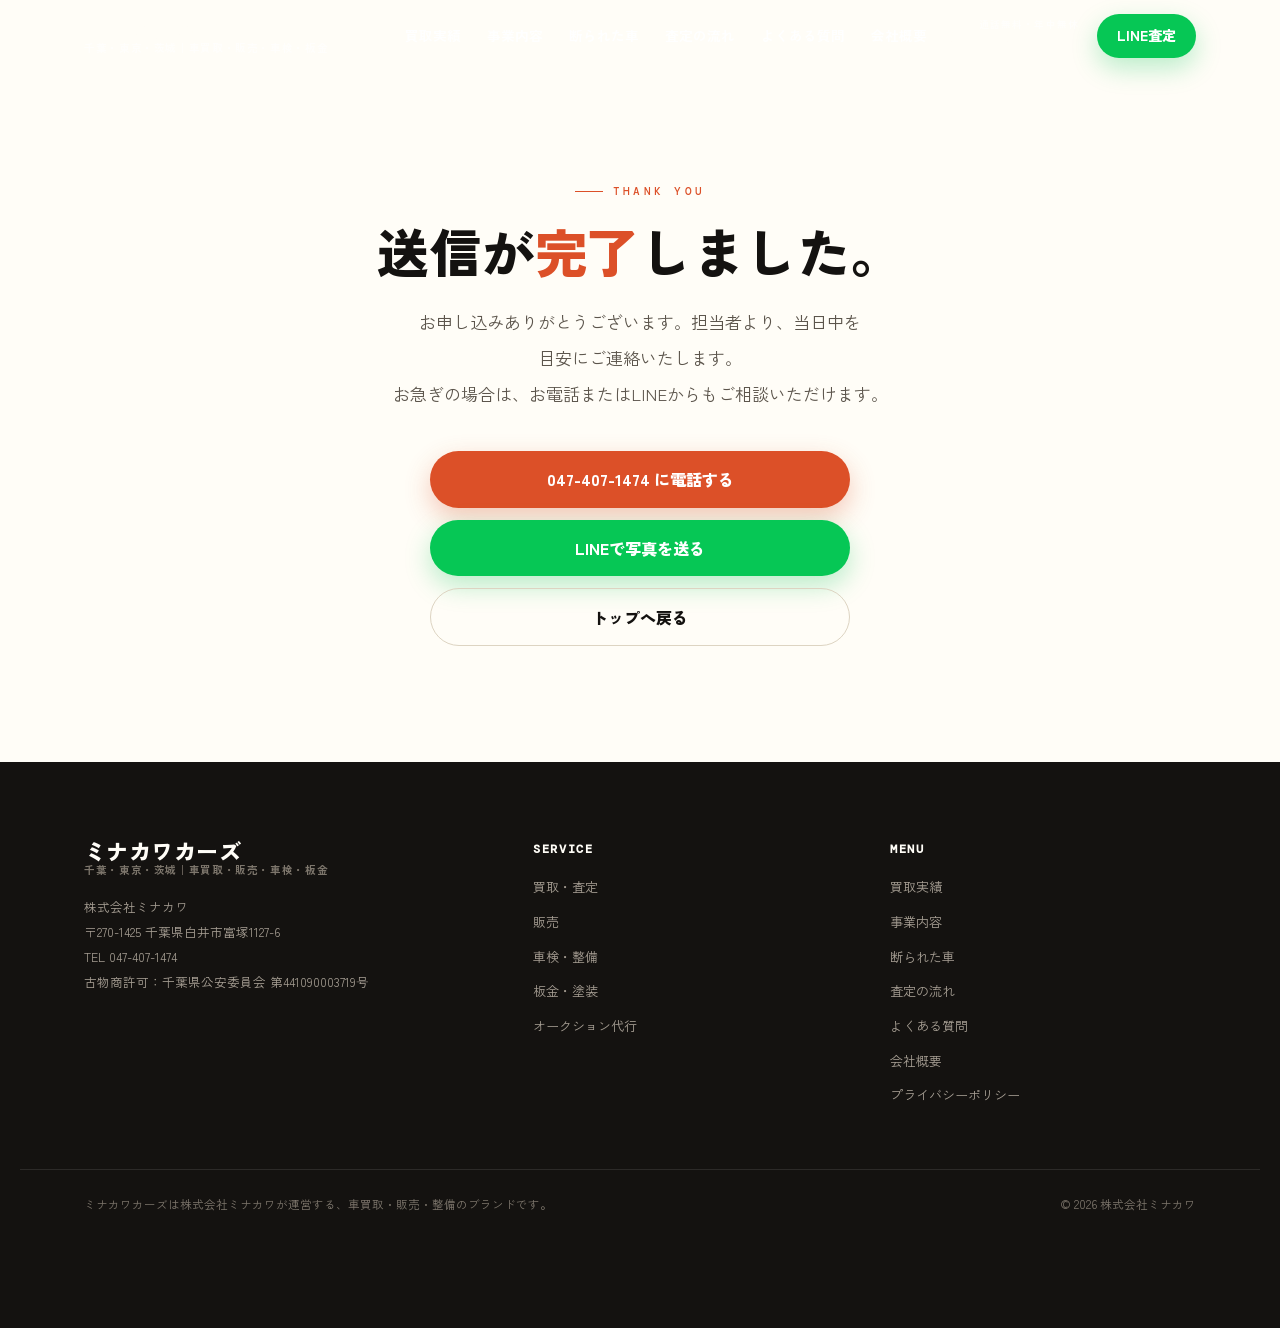
==== thanks.html @ 5b8faffd "ミナカワカーズ 新サイト（確認用デモ） 買取実績46枚／買取・販売・車検・板金・オークション代行 noindex・フォーム送信停止  Co-Authored-By: Claude Opus 5 <no" ====
<!doctype html>
<html lang="ja">
<head>
<meta charset="utf-8">
<meta name="robots" content="noindex,nofollow">

<meta name="viewport" content="width=device-width,initial-scale=1,viewport-fit=cover">
<title>送信完了｜ミナカワカーズ</title>
<meta name="description" content="査定のお申し込みを受け付けました。">
<meta property="og:type" content="website">
<meta property="og:site_name" content="ミナカワカーズ">
<meta property="og:title" content="送信完了｜ミナカワカーズ">
<meta property="og:description" content="査定のお申し込みを受け付けました。">
<meta property="og:url" content="https://minakawa-inc.co.jp/car/thanks.html">
<meta property="og:image" content="https://minakawa-inc.co.jp/car/ogp.jpg">
<meta name="twitter:card" content="summary_large_image">
<meta name="theme-color" content="#141210">
<link rel="icon" href="favicon.svg" type="image/svg+xml">
<link rel="apple-touch-icon" href="apple-touch-icon.png">
<link rel="preconnect" href="https://fonts.googleapis.com">
<link rel="preconnect" href="https://fonts.gstatic.com" crossorigin>
<link href="https://fonts.googleapis.com/css2?family=Zen+Kaku+Gothic+New:wght@400;700;900&family=DM+Mono:wght@400;500&display=swap" rel="stylesheet">
<link rel="stylesheet" href="mc2.css">
<script async src="https://www.googletagmanager.com/gtag/js?id=G-J0VJDE7NXK"></script>
<script>
  window.dataLayer=window.dataLayer||[];
  function gtag(){dataLayer.push(arguments);}
  gtag('js',new Date());gtag('config','G-J0VJDE7NXK');
</script>

</head>
<body>
<header class="hd" id="hd">
  <div class="in">
    <a class="brand" href="./"><b>ミナカワカーズ</b><span>千葉・東京・茨城｜車買取・販売・車検・板金</span></a>
    <nav class="nav"><a href="#works">買取実績</a><a href="#service">事業内容</a><a href="#hard">断られた車</a><a href="#flow">査定の流れ</a><a href="#faq">よくある質問</a><a href="#company">会社概要</a></nav>
    <div class="hd-tel"><small>通話無料・年中無休</small><a href="tel:0474071474">047-407-1474</a></div>
    <a class="btn btn--line btn--sm" href="https://lin.ee/66TMCBe" target="_blank" rel="noopener" style="padding:12px 20px;font-size:14px">LINE査定</a>
    <button class="burger" id="burger" aria-label="メニュー" aria-expanded="false"><i></i><i></i><i></i></button>
  </div>
</header>
<div class="mnav" id="mnav">
  <a href="#works" data-close>買取実績<span>WORKS</span></a><a href="#service" data-close>事業内容<span>SERVICE</span></a><a href="#hard" data-close>断られた車<span>DIFFICULT</span></a><a href="#flow" data-close>査定の流れ<span>FLOW</span></a><a href="#faq" data-close>よくある質問<span>FAQ</span></a><a href="#company" data-close>会社概要<span>COMPANY</span></a>
  <div class="mnav-cta">
    <a class="btn btn--wide" href="#assess" data-close>無料査定を申し込む</a>
    <a class="btn btn--line btn--wide" href="https://lin.ee/66TMCBe" target="_blank" rel="noopener">LINEで写真を送る</a>
    <a class="btn btn--ghost btn--wide" href="tel:0474071474">047-407-1474 に電話する</a>
  </div>
</div>
<section class="sec" style="padding-top:170px;min-height:68vh">
  <div class="wrap" style="max-width:760px;text-align:center">
    <span class="eyebrow" style="justify-content:center">Thank you</span>
    <h1 class="h2">送信が<em>完了</em>しました。</h1>
    <p class="lead" style="margin-left:auto;margin-right:auto">
      お申し込みありがとうございます。担当者より、当日中を目安にご連絡いたします。<br>
      お急ぎの場合は、お電話またはLINEからもご相談いただけます。</p>
    <div style="display:grid;gap:12px;max-width:420px;margin:40px auto 0">
      <a class="btn btn--wide" href="tel:0474071474">047-407-1474 に電話する</a>
      <a class="btn btn--line btn--wide" href="https://lin.ee/66TMCBe" target="_blank" rel="noopener">LINEで写真を送る</a>
      <a class="btn btn--ghost btn--wide" href="./">トップへ戻る</a>
    </div>
  </div>
</section>
<footer class="ft">
  <div class="wrap in">
    <div>
      <a class="brand" href="./"><b>ミナカワカーズ</b><span>千葉・東京・茨城｜車買取・販売・車検・板金</span></a>
      <address>株式会社ミナカワ<br>〒270-1425 千葉県白井市富塚1127-6<br>TEL 047-407-1474<br>古物商許可：千葉県公安委員会 第441090003719号</address>
    </div>
    <div><h5>Service</h5><ul><li><a href="#kaitori">買取・査定</a></li><li><a href="#hanbai">販売</a></li><li><a href="#shaken">車検・整備</a></li><li><a href="#bankin">板金・塗装</a></li><li><a href="#auction">オークション代行</a></li></ul></div>
    <div><h5>Menu</h5><ul><li><a href="#works">買取実績</a></li><li><a href="#service">事業内容</a></li><li><a href="#hard">断られた車</a></li><li><a href="#flow">査定の流れ</a></li><li><a href="#faq">よくある質問</a></li><li><a href="#company">会社概要</a></li><li><a href="privacy/">プライバシーポリシー</a></li></ul></div>
  </div>
  <div class="wrap ft-btm">
    <span>ミナカワカーズは株式会社ミナカワが運営する、車買取・販売・整備のブランドです。</span>
    <span>&copy; <span id="yr">2026</span> 株式会社ミナカワ</span>
  </div>
</footer>
<div class="sticky">
  <div class="in">
    <a class="p" href="#assess"><i>📝</i>無料査定</a>
    <a class="l" href="https://lin.ee/66TMCBe" target="_blank" rel="noopener"><i>💬</i>LINE</a>
    <a href="tel:0474071474"><i>📞</i>電話する</a>
  </div>
</div>
<script src="mc2.js" defer></script>

<script>
/* 確認用デモ：バックエンドが無いため送信を止める */
document.addEventListener('submit', function (e) {
  var f = e.target;
  if (f && f.id === 'sateiForm') {
    e.preventDefault();
    alert('こちらは確認用のデモサイトです。\nフォーム送信は本番サイトでのみ動作します。');
  }
}, true);
</script>
</body></html>
---- mc2.css ----
/* ============================================================
   ミナカワカーズ v2 — Core
   ※ レスポンシブ指定は必ずファイル末尾にまとめる（上書き順の都合）
   ============================================================ */
*,*::before,*::after{box-sizing:border-box}
html{-webkit-text-size-adjust:100%;scroll-behavior:smooth}
body{margin:0}
img,video{max-width:100%;height:auto;display:block}
button,input,select,textarea{font:inherit;color:inherit}
a{color:inherit}

:root{
  --ink:#141210;          /* 主役の黒（わずかに暖色） */
  --ink-2:#2a2621;
  --ink-3:#5c554c;
  --cream:#fffdf7;
  --cream-2:#f6f0e4;
  --cream-3:#ebe3d3;
  --line:#ddd4c2;
  --vm:#dc5028;           /* ブランドの朱 */
  --vm-2:#c2401c;
  --vm-soft:#fdeee9;
  --gold:#c9a227;
  --ok:#2f8f58;
  --line-g:#06c755;

  --font:"Zen Kaku Gothic New",-apple-system,BlinkMacSystemFont,"Hiragino Sans","Noto Sans JP",sans-serif;
  --mono:"DM Mono",ui-monospace,SFMono-Regular,Menlo,monospace;
  --r:14px;
  --r-lg:22px;
  --gut:clamp(20px,5vw,64px);
  --maxw:1240px;
  --shadow:0 18px 50px rgba(20,18,16,.10);
  --shadow-lg:0 30px 80px rgba(20,18,16,.18);
}

body{
  font-family:var(--font);
  color:var(--ink);
  background:var(--cream);
  font-size:16px;
  line-height:1.9;
  font-feature-settings:"palt" 1;
  word-break:auto-phrase;
  line-break:strict;
  overflow-wrap:anywhere;
}
.nb{white-space:nowrap}
.wrap{max-width:var(--maxw);margin:0 auto;padding:0 var(--gut)}
.sec{padding:clamp(72px,9vw,132px) 0;position:relative}
.sec--dark{background:var(--ink);color:var(--cream)}
.sec--cream{background:var(--cream-2)}

/* ---------- 見出し ---------- */
.eyebrow{
  display:inline-flex;align-items:center;gap:10px;
  font-family:var(--mono);font-size:11px;letter-spacing:.3em;text-transform:uppercase;
  color:var(--vm);font-weight:500;
}
.eyebrow::before{content:"";width:28px;height:1px;background:var(--vm)}
.h2{
  font-size:clamp(28px,4.6vw,52px);line-height:1.35;font-weight:900;
  letter-spacing:.01em;margin:14px 0 0;text-wrap:balance;
}
.h2 em{font-style:normal;color:var(--vm)}
.sec--dark .h2 em{color:#ff8a5c}
.lead{
  margin:18px 0 0;font-size:clamp(14.5px,1.6vw,17px);line-height:2.1;color:var(--ink-3);
  max-width:62ch;text-wrap:pretty;
}
.sec--dark .lead{color:#c9c0b4}
.sec-head{margin-bottom:clamp(36px,5vw,64px)}
.sec-head--c{text-align:center}
.sec-head--c .lead{margin-left:auto;margin-right:auto}
.sec-head--c .eyebrow::before{display:none}

/* ---------- ボタン ---------- */
.btn{
  --bg:var(--vm);--fg:#fff;
  display:inline-flex;align-items:center;justify-content:center;gap:10px;
  padding:17px 30px;border-radius:999px;background:var(--bg);color:var(--fg);
  font-weight:900;font-size:16px;text-decoration:none;border:0;cursor:pointer;
  box-shadow:0 10px 26px rgba(220,80,40,.30);
  transition:transform .18s cubic-bezier(.2,.8,.2,1), box-shadow .18s, background .18s;
  line-height:1.4;
}
.btn:hover{transform:translateY(-2px);box-shadow:0 16px 34px rgba(220,80,40,.38);background:var(--vm-2)}
.btn:active{transform:translateY(0)}
.btn--line{--bg:var(--line-g);box-shadow:0 10px 26px rgba(6,199,85,.28)}
.btn--line:hover{--bg:#05b34d;box-shadow:0 16px 34px rgba(6,199,85,.36)}
.btn--ghost{--bg:transparent;--fg:var(--ink);border:1.5px solid var(--line);box-shadow:none}
.btn--ghost:hover{--bg:var(--ink);--fg:var(--cream);border-color:var(--ink);box-shadow:none}
.sec--dark .btn--ghost,.hero .btn--ghost{--fg:var(--cream);border-color:rgba(255,255,255,.3)}
.sec--dark .btn--ghost:hover,.hero .btn--ghost:hover{--bg:var(--cream);--fg:var(--ink);border-color:var(--cream)}
.btn--lg{padding:21px 40px;font-size:17px}
.btn--wide{width:100%}

/* ---------- ヘッダー ---------- */
.hd{
  position:fixed;inset:0 0 auto;z-index:90;
  background:rgba(255,253,247,.82);backdrop-filter:blur(14px);
  border-bottom:1px solid transparent;
  transition:border-color .3s, box-shadow .3s, background .3s, color .3s;
}
/* 最上部はヒーロー（暗色）に溶け込ませる */
.hd:not(.is-stuck){background:transparent;backdrop-filter:none;color:var(--cream)}
.hd:not(.is-stuck) .brand span,.hd:not(.is-stuck) .hd-tel small{color:rgba(255,255,255,.62)}
.hd:not(.is-stuck) .nav a{color:rgba(255,255,255,.92)}
.hd:not(.is-stuck) .burger{border-color:rgba(255,255,255,.34)}
.hd:not(.is-stuck) .burger i{background:var(--cream)}
.hd.is-stuck{border-bottom-color:var(--line);box-shadow:0 6px 24px rgba(20,18,16,.06)}
.hd .in{display:flex;align-items:center;gap:18px;height:72px;max-width:var(--maxw);margin:0 auto;padding:0 var(--gut)}
.brand{display:flex;flex-direction:column;line-height:1.15;text-decoration:none;margin-right:auto}
.brand b{font-size:21px;font-weight:900;letter-spacing:.02em}
.brand span{font-size:10.5px;color:var(--ink-3);font-weight:700;letter-spacing:.06em}
.nav{display:flex;gap:26px}
.nav a{font-size:13.5px;font-weight:700;text-decoration:none;color:var(--ink-2);position:relative;padding:4px 0}
.nav a::after{content:"";position:absolute;left:0;right:100%;bottom:0;height:2px;background:var(--vm);transition:right .25s}
.nav a:hover::after{right:0}
.hd-tel{text-align:right;line-height:1.2}
.hd-tel small{display:block;font-size:9.5px;letter-spacing:.12em;color:var(--ink-3);font-weight:700}
.hd-tel a{font-family:var(--mono);font-size:19px;font-weight:600;text-decoration:none;letter-spacing:.01em}
.burger{display:none;width:44px;height:44px;border:1px solid var(--line);border-radius:12px;background:transparent;position:relative;flex:none}
.burger i{position:absolute;left:12px;right:12px;height:2px;background:var(--ink);transition:.28s;border-radius:2px}
.burger i:nth-child(1){top:15px}.burger i:nth-child(2){top:21px}.burger i:nth-child(3){top:27px}
.burger.on i:nth-child(1){top:21px;transform:rotate(45deg)}
.burger.on i:nth-child(2){opacity:0}
.burger.on i:nth-child(3){top:21px;transform:rotate(-45deg)}
.mnav{display:none;position:fixed;inset:72px 0 0;background:var(--cream);z-index:89;padding:28px var(--gut) 40px;overflow:auto}
.mnav.on{display:block}
.mnav a{display:flex;justify-content:space-between;align-items:center;padding:19px 0;border-bottom:1px solid var(--line);text-decoration:none;font-weight:900;font-size:17px}
.mnav a span{font-family:var(--mono);font-size:11px;color:var(--ink-3);letter-spacing:.14em}
.mnav .mnav-cta{display:grid;gap:12px;margin-top:26px}

/* ---------- ヒーロー ---------- */
.hero{position:relative;padding:calc(72px + clamp(48px,7vw,90px)) 0 clamp(48px,6vw,80px);overflow:hidden;background:var(--ink);color:var(--cream)}
.hero::after{
  content:"";position:absolute;inset:0;pointer-events:none;
  background:radial-gradient(120% 90% at 78% 10%,rgba(220,80,40,.26),transparent 58%);
}
.hero .in{position:relative;z-index:2;max-width:var(--maxw);margin:0 auto;padding:0 var(--gut)}
.hero-tag{
  display:inline-flex;align-items:center;gap:9px;padding:8px 16px;border-radius:999px;
  background:rgba(255,255,255,.09);border:1px solid rgba(255,255,255,.16);
  font-size:12px;font-weight:800;letter-spacing:.04em;margin-bottom:22px;
}
.hero-tag b{color:#ff8a5c}
.hero h1{
  font-size:clamp(34px,7.4vw,86px);line-height:1.18;font-weight:900;margin:0;
  letter-spacing:-.005em;text-wrap:balance;
}
/* フェラーリ側：軽トラと対等に立たせる。輪郭だけだと暗所で沈むので塗る */
.hero h1 .stroke{
  position:relative;display:inline-block;
  color:#ff3a1f;
  -webkit-text-stroke:0;
  text-shadow:
    0 0 1px rgba(255,120,80,.9),
    0 0 18px rgba(255,58,31,.55),
    0 0 46px rgba(255,58,31,.32);
}
.hero h1 .mark{position:relative;display:inline-block;color:#fff}
.hero h1 .mark::after{
  content:"";position:absolute;left:-.04em;right:-.04em;bottom:.08em;height:.26em;
  background:var(--vm);z-index:-1;border-radius:3px;
}
.hero p.sub{margin:26px 0 0;font-size:clamp(14.5px,1.8vw,18px);line-height:2.05;color:#cfc6b9;max-width:52ch}
.hero-cta{display:flex;flex-wrap:wrap;gap:14px;margin-top:36px}
.hero-note{margin-top:18px;font-size:12.5px;color:#9b9388;letter-spacing:.02em}
.hero-stats{
  display:grid;grid-template-columns:repeat(4,1fr);gap:1px;margin-top:clamp(44px,6vw,72px);
  background:rgba(255,255,255,.14);border:1px solid rgba(255,255,255,.14);border-radius:var(--r-lg);overflow:hidden;
}
.hero-stats div{background:var(--ink);padding:22px 18px;text-align:center}
.hero-stats b{display:block;font-family:var(--mono);font-size:clamp(24px,3.4vw,38px);font-weight:600;line-height:1.1;color:#fff}
.hero-stats b i{font-style:normal;font-size:.5em;margin-left:2px;color:#ff8a5c}
.hero-stats span{display:block;font-size:11.5px;color:#9b9388;margin-top:7px;font-weight:700;letter-spacing:.04em}

/* ---------- 実績マーキー ---------- */
.marquee{padding:0 0 clamp(40px,5vw,64px);background:var(--ink);overflow:hidden}
.mq-row{display:flex;gap:14px;width:max-content;animation:mq 64s linear infinite}
.mq-row+.mq-row{margin-top:14px;animation-duration:78s;animation-direction:reverse}
.marquee:hover .mq-row{animation-play-state:paused}
@keyframes mq{from{transform:translate3d(0,0,0)}to{transform:translate3d(-50%,0,0)}}
.mq-card{position:relative;width:260px;aspect-ratio:4/3;border-radius:var(--r);overflow:hidden;flex:none;background:#241f1a}
.mq-card img{width:100%;height:100%;object-fit:cover}
.mq-card figcaption{
  position:absolute;left:0;right:0;bottom:0;padding:22px 12px 9px;
  background:linear-gradient(transparent,rgba(10,8,6,.86));
  color:#fff;font-size:11.5px;font-weight:800;letter-spacing:.02em;
}
.mq-card figcaption i{display:block;font-style:normal;font-size:9.5px;color:#ffb294;font-weight:700;letter-spacing:.1em}

/* ---------- 買取実績ギャラリー ---------- */
.filters{display:flex;flex-wrap:wrap;gap:9px;margin-bottom:30px}
.filters button{
  padding:10px 18px;border-radius:999px;border:1.5px solid var(--line);background:transparent;
  font-size:13px;font-weight:800;cursor:pointer;transition:.18s;color:var(--ink-2);
}
.filters button:hover{border-color:var(--ink);color:var(--ink)}
.filters button.on{background:var(--ink);border-color:var(--ink);color:var(--cream)}
.gal{display:grid;grid-template-columns:repeat(4,1fr);gap:18px}
.gal figure{margin:0;display:block}
.gal figure img{
  width:100%;aspect-ratio:4/3;object-fit:cover;border-radius:var(--r);background:var(--cream-3);
  transition:transform .4s cubic-bezier(.2,.8,.2,1);
}
.gal figure:hover img{transform:scale(1.03)}
.gal figcaption{padding:11px 2px 0}
.gal .mk{font-size:10.5px;font-weight:800;color:var(--vm);letter-spacing:.08em}
.gal .nm{font-size:14px;font-weight:900;line-height:1.5;margin-top:2px}
.gal .ct{font-size:11.5px;color:var(--ink-3);margin-top:3px;font-weight:700}
.gal-more{text-align:center;margin-top:40px}

/* ---------- 事業（5本柱） ---------- */
.svc{display:grid;grid-template-columns:repeat(2,1fr);gap:20px}
.svc-card{
  background:var(--cream);border:1px solid var(--line);border-radius:var(--r-lg);
  padding:clamp(26px,3.2vw,42px);position:relative;overflow:hidden;
  transition:transform .3s cubic-bezier(.2,.8,.2,1), box-shadow .3s, border-color .3s;
}
.svc-card:hover{transform:translateY(-4px);box-shadow:var(--shadow);border-color:var(--ink)}
.svc-card:first-child{grid-column:1 / -1;background:var(--ink);color:var(--cream);border-color:var(--ink)}
.svc-card .no{font-family:var(--mono);font-size:11px;letter-spacing:.24em;color:var(--vm);font-weight:600}
.svc-card:first-child .no{color:#ff8a5c}
.svc-card h3{font-size:clamp(20px,2.4vw,28px);font-weight:900;margin:10px 0 0;line-height:1.4}
.svc-card .en{font-family:var(--mono);font-size:10.5px;letter-spacing:.2em;color:var(--ink-3);margin-top:5px;text-transform:uppercase}
.svc-card:first-child .en{color:#9b9388}
.svc-card p{margin:14px 0 0;font-size:14.5px;line-height:2;color:var(--ink-3)}
.svc-card:first-child p{color:#c9c0b4;max-width:50ch}
.svc-card ul{list-style:none;padding:0;margin:20px 0 0;display:flex;flex-wrap:wrap;gap:8px}
.svc-card li{
  font-size:12px;font-weight:800;padding:7px 13px;border-radius:999px;
  background:var(--cream-2);color:var(--ink-2);
}
.svc-card:first-child li{background:rgba(255,255,255,.1);color:#e8e1d6}

/* ---------- 他社で断られた車 ---------- */
.hard{display:grid;grid-template-columns:repeat(4,1fr);gap:16px}
.hard div{
  background:var(--cream);border:1px solid var(--line);border-left:4px solid var(--vm);
  border-radius:0 var(--r) var(--r) 0;padding:22px 20px;
}
.hard h4{margin:0;font-size:15px;font-weight:900;line-height:1.5}
.hard p{margin:8px 0 0;font-size:13px;line-height:1.85;color:var(--ink-3)}

/* ---------- 強み ---------- */
.why{display:grid;grid-template-columns:repeat(3,1fr);gap:clamp(20px,2.6vw,34px)}
.why div{text-align:center}
.why .ic{
  width:62px;height:62px;margin:0 auto 18px;border-radius:50%;
  background:var(--vm-soft);color:var(--vm);
  display:grid;place-items:center;font-size:25px;font-weight:900;font-family:var(--mono);
}
.why h4{margin:0;font-size:clamp(17px,2vw,21px);font-weight:900;line-height:1.5}
.why p{margin:11px 0 0;font-size:14px;line-height:2;color:var(--ink-3)}

/* ---------- 流れ ---------- */
.flow{display:grid;grid-template-columns:repeat(4,1fr);gap:18px;counter-reset:f}
.flow div{position:relative;padding-top:30px}
.flow div::before{
  content:"";position:absolute;top:13px;left:0;right:0;height:2px;
  background:repeating-linear-gradient(90deg,var(--line) 0 7px,transparent 7px 14px);
}
.flow div:last-child::before{right:50%}
.flow div::after{
  content:"";position:absolute;top:7px;left:0;width:14px;height:14px;border-radius:50%;
  background:var(--vm);box-shadow:0 0 0 4px var(--cream);
}
.flow .n{font-family:var(--mono);font-size:11px;letter-spacing:.2em;color:var(--vm);font-weight:600}
.flow h4{margin:7px 0 0;font-size:17px;font-weight:900}
.flow p{margin:9px 0 0;font-size:13.5px;line-height:1.95;color:var(--ink-3)}

/* ---------- 必要書類 ---------- */
.docs{display:grid;grid-template-columns:repeat(3,1fr);gap:18px}
.docs div{background:var(--cream);border:1px solid var(--line);border-radius:var(--r-lg);padding:26px 24px}
.docs h4{margin:0 0 14px;font-size:16px;font-weight:900;padding-bottom:12px;border-bottom:2px solid var(--vm);display:inline-block}
.docs ul{list-style:none;padding:0;margin:0}
.docs li{font-size:13.5px;padding:7px 0 7px 24px;position:relative;line-height:1.75}
.docs li::before{content:"";position:absolute;left:4px;top:15px;width:8px;height:8px;border-radius:50%;background:var(--vm-soft);border:2px solid var(--vm)}

/* ---------- FAQ ---------- */
.faq{max-width:900px;margin:0 auto}
.faq details{border-bottom:1px solid var(--line);padding:4px 0}
.faq summary{
  list-style:none;cursor:pointer;padding:22px 44px 22px 36px;position:relative;
  font-weight:900;font-size:15.5px;line-height:1.7;
}
.faq summary::-webkit-details-marker{display:none}
.faq summary::before{content:"Q";position:absolute;left:0;top:22px;color:var(--vm);font-family:var(--mono);font-weight:600}
.faq summary::after{
  content:"";position:absolute;right:10px;top:31px;width:11px;height:11px;
  border-right:2px solid var(--ink-3);border-bottom:2px solid var(--ink-3);
  transform:rotate(45deg);transition:transform .25s;
}
.faq details[open] summary::after{transform:rotate(225deg)}
.faq .a{padding:0 44px 24px 36px;font-size:14.5px;line-height:2.05;color:var(--ink-3)}

/* ---------- 査定フォーム ---------- */
.formwrap{
  background:var(--ink);color:var(--cream);border-radius:clamp(20px,3vw,32px);
  padding:clamp(28px,4.4vw,64px);box-shadow:var(--shadow-lg);
}
.formwrap .h2{color:var(--cream)}
.form-grid{display:grid;grid-template-columns:repeat(2,1fr);gap:18px;margin-top:32px}
.fld{display:flex;flex-direction:column;gap:8px}
.fld--full{grid-column:1 / -1}
.fld label{font-size:12.5px;font-weight:800;letter-spacing:.03em;display:flex;align-items:center;gap:8px}
.req{font-size:9.5px;background:var(--vm);color:#fff;padding:3px 7px;border-radius:4px;font-weight:900;letter-spacing:.06em}
.opt{font-size:9.5px;background:rgba(255,255,255,.14);color:#c9c0b4;padding:3px 7px;border-radius:4px;font-weight:900}
.fld input,.fld select,.fld textarea{
  background:rgba(255,255,255,.07);border:1.5px solid rgba(255,255,255,.17);border-radius:12px;
  padding:15px 16px;color:var(--cream);font-size:15.5px;width:100%;transition:border-color .2s,background .2s;
}
.fld input::placeholder,.fld textarea::placeholder{color:#7d766c}
.fld input:focus,.fld select:focus,.fld textarea:focus{
  outline:none;border-color:var(--vm);background:rgba(255,255,255,.11);
}
.fld select{appearance:none;background-image:url("data:image/svg+xml;utf8,<svg xmlns='http://www.w3.org/2000/svg' width='12' height='8'><path d='M1 1l5 5 5-5' stroke='%23c9c0b4' stroke-width='2' fill='none' stroke-linecap='round'/></svg>");background-repeat:no-repeat;background-position:right 16px center;padding-right:42px}
.fld select option{background:#1d1a16;color:#fff}
.fld textarea{resize:vertical;min-height:112px;line-height:1.85}
.form-sub{margin-top:14px;font-size:12px;color:#9b9388;line-height:1.85}
.form-sub a{color:#ffb294}
.form-act{margin-top:26px;display:grid;gap:12px}
.form-or{text-align:center;font-size:12px;color:#7d766c;font-weight:700;letter-spacing:.1em;margin:4px 0}

/* ---------- 会社概要 ---------- */
.co{display:grid;grid-template-columns:1.1fr 1fr;gap:clamp(28px,4vw,60px);align-items:start}
.co dl{margin:0;display:grid;grid-template-columns:auto 1fr;gap:0}
.co dt,.co dd{padding:15px 0;border-bottom:1px solid var(--line);margin:0;font-size:14px}
.co dt{font-weight:900;padding-right:26px;white-space:nowrap;color:var(--ink-2)}
.co dd{color:var(--ink-3);line-height:1.85}
.co-badge{
  background:var(--cream);border:1px solid var(--line);border-radius:var(--r-lg);padding:28px;
}
.co-badge b{display:block;font-size:13px;font-weight:900;color:var(--vm);letter-spacing:.06em}
.co-badge p{margin:10px 0 0;font-size:13.5px;line-height:1.95;color:var(--ink-3)}

/* ---------- フッター ---------- */
.ft{background:var(--ink);color:#a79f94;padding:clamp(52px,6vw,84px) 0 112px;font-size:13px}
.ft .in{display:grid;grid-template-columns:1.3fr 1fr 1fr;gap:clamp(26px,4vw,56px)}
.ft .brand b{color:var(--cream);font-size:22px}
.ft .brand span{color:#7d766c}
.ft address{font-style:normal;margin-top:18px;line-height:2;font-size:12.5px}
.ft h5{color:var(--cream);font-size:12px;letter-spacing:.14em;margin:0 0 14px;font-family:var(--mono);font-weight:600;text-transform:uppercase}
.ft ul{list-style:none;padding:0;margin:0}
.ft li{margin-bottom:10px}
.ft a{text-decoration:none;transition:color .2s}
.ft a:hover{color:var(--cream)}
.ft-btm{
  border-top:1px solid rgba(255,255,255,.1);margin-top:clamp(34px,4vw,56px);padding-top:24px;
  display:flex;flex-wrap:wrap;gap:12px 26px;justify-content:space-between;font-size:11.5px;color:#7d766c;
}

/* ---------- 追従CTA ---------- */
.sticky{
  position:fixed;left:0;right:0;bottom:0;z-index:88;display:none;
  background:rgba(20,18,16,.95);backdrop-filter:blur(12px);
  padding:10px 12px calc(10px + env(safe-area-inset-bottom));
  border-top:1px solid rgba(255,255,255,.12);
}
.sticky .in{display:grid;grid-template-columns:1fr 1fr 1fr;gap:8px;max-width:560px;margin:0 auto}
.sticky a{
  display:flex;flex-direction:column;align-items:center;justify-content:center;gap:3px;
  padding:10px 4px;border-radius:12px;text-decoration:none;font-size:11.5px;font-weight:900;
  background:rgba(255,255,255,.1);color:var(--cream);line-height:1.3;
}
.sticky a.p{background:var(--vm);color:#fff}
.sticky a.l{background:var(--line-g);color:#fff}
.sticky a i{font-style:normal;font-size:16px}

/* ---------- 出現アニメーション ---------- */
[data-rv]{opacity:0;transform:translateY(26px);transition:opacity .75s cubic-bezier(.2,.8,.2,1),transform .75s cubic-bezier(.2,.8,.2,1)}
[data-rv].in{opacity:1;transform:none}
@media (prefers-reduced-motion:reduce){
  [data-rv]{opacity:1;transform:none;transition:none}
  .mq-row{animation:none}
  html{scroll-behavior:auto}
}
/* 改行ユーティリティ */
.pc{display:inline}
.sp{display:none}

/* ============================================================
   RESPONSIVE — 必ずファイル末尾に置くこと
   ============================================================ */
@media (max-width:1080px){
  .gal{grid-template-columns:repeat(3,1fr)}
  .hard{grid-template-columns:repeat(2,1fr)}
  .co{grid-template-columns:1fr}
}
@media (max-width:900px){
  .nav,.hd-tel{display:none}
  .burger{display:block}
  /* 追従CTAにLINEがあるので、ヘッダーのLINEボタンは省く */
  .hd .btn--line{display:none}
  .svc{grid-template-columns:1fr}
  .flow{grid-template-columns:repeat(2,1fr);gap:28px 18px}
  .flow div:nth-child(2)::before{right:50%}
  .docs{grid-template-columns:1fr}
  .why{grid-template-columns:1fr;gap:34px}
  .ft .in{grid-template-columns:1fr 1fr}
  .ft .brand{grid-column:1 / -1}
}
@media (max-width:720px){
  .pc{display:none}
  .sp{display:inline}
  .hd .in{height:64px;gap:12px}
  .brand b{font-size:19px}
  .brand span{font-size:9.5px;white-space:nowrap;overflow:hidden;text-overflow:ellipsis;max-width:62vw;display:block}
  .hero{padding-top:calc(64px + 36px)}
  .mnav{inset:64px 0 0}
  body{font-size:15.5px;line-height:1.85}
  .sticky{display:block}
  .ft{padding-bottom:104px}
  .hero{padding-top:calc(72px + 40px)}
  .hero-stats{grid-template-columns:repeat(2,1fr)}
  .hero-cta{flex-direction:column;align-items:stretch}
  .hero-cta .btn{width:100%}
  .gal{grid-template-columns:repeat(2,1fr);gap:14px 12px}
  .gal .nm{font-size:13px}
  .mq-card{width:190px}
  .form-grid{grid-template-columns:1fr;gap:15px}
  .formwrap{padding:26px 20px}
  .filters{gap:7px}
  .filters button{padding:9px 14px;font-size:12.5px}
  .faq summary{padding:19px 36px 19px 30px;font-size:14.5px}
  .faq .a{padding:0 10px 20px 30px;font-size:14px}
  .co dl{grid-template-columns:1fr}
  .co dt{padding-bottom:3px;border-bottom:0}
  .co dd{padding-top:0}
}
@media (max-width:480px){
  .hard{grid-template-columns:1fr}
  .flow{grid-template-columns:1fr;gap:22px}
  .flow div::before{display:none}
  .flow div::after{top:9px}
  .flow div{padding-top:0;padding-left:28px}
  .flow div::after{left:0;top:7px}
  .ft .in{grid-template-columns:1fr}
  .mq-card{width:160px}
}
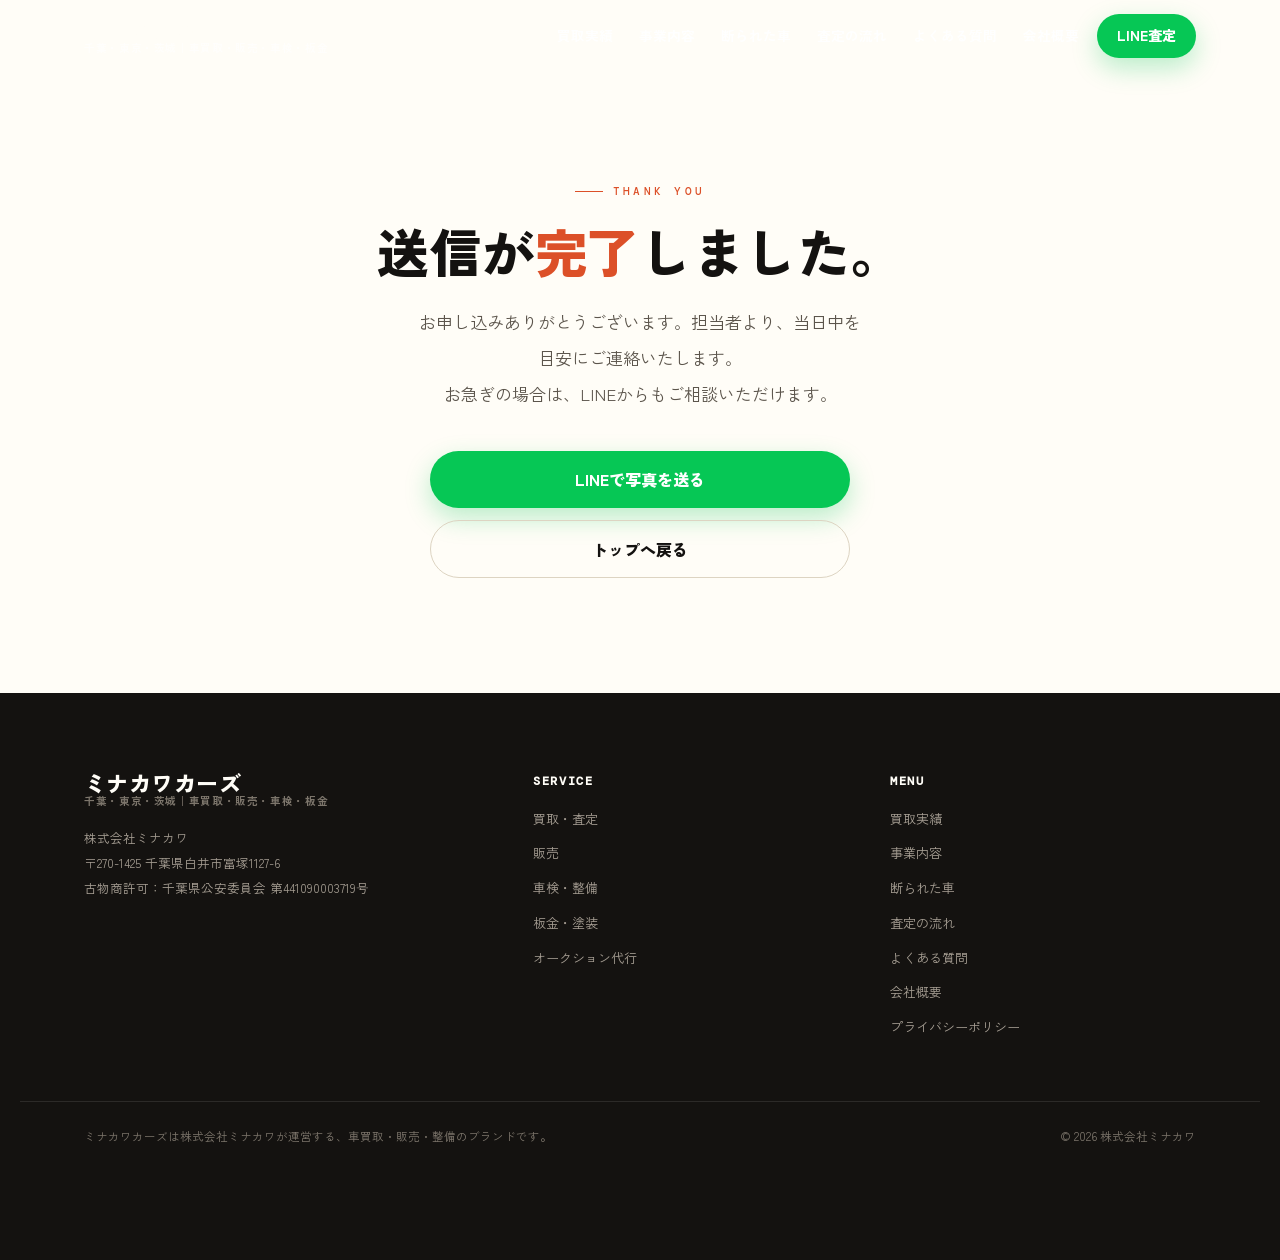
==== commit 0905e884: "ミナカワカーズ 新サイト（確認用デモ） 買取実績46枚／買取・販売・車検・板金・オークション代行 noindex・フォーム送信停止  Co-Authored-By: Claude Opus 5 <no" ====
--- a/thanks.html
+++ b/thanks.html
@@ -34,7 +34,6 @@
   <div class="in">
     <a class="brand" href="./"><b>ミナカワカーズ</b><span>千葉・東京・茨城｜車買取・販売・車検・板金</span></a>
     <nav class="nav"><a href="#works">買取実績</a><a href="#service">事業内容</a><a href="#hard">断られた車</a><a href="#flow">査定の流れ</a><a href="#faq">よくある質問</a><a href="#company">会社概要</a></nav>
-    <div class="hd-tel"><small>通話無料・年中無休</small><a href="tel:0474071474">047-407-1474</a></div>
     <a class="btn btn--line btn--sm" href="https://lin.ee/66TMCBe" target="_blank" rel="noopener" style="padding:12px 20px;font-size:14px">LINE査定</a>
     <button class="burger" id="burger" aria-label="メニュー" aria-expanded="false"><i></i><i></i><i></i></button>
   </div>
@@ -44,7 +43,6 @@
   <div class="mnav-cta">
     <a class="btn btn--wide" href="#assess" data-close>無料査定を申し込む</a>
     <a class="btn btn--line btn--wide" href="https://lin.ee/66TMCBe" target="_blank" rel="noopener">LINEで写真を送る</a>
-    <a class="btn btn--ghost btn--wide" href="tel:0474071474">047-407-1474 に電話する</a>
   </div>
 </div>
 <section class="sec" style="padding-top:170px;min-height:68vh">
@@ -53,9 +51,8 @@
     <h1 class="h2">送信が<em>完了</em>しました。</h1>
     <p class="lead" style="margin-left:auto;margin-right:auto">
       お申し込みありがとうございます。担当者より、当日中を目安にご連絡いたします。<br>
-      お急ぎの場合は、お電話またはLINEからもご相談いただけます。</p>
+      お急ぎの場合は、LINEからもご相談いただけます。</p>
     <div style="display:grid;gap:12px;max-width:420px;margin:40px auto 0">
-      <a class="btn btn--wide" href="tel:0474071474">047-407-1474 に電話する</a>
       <a class="btn btn--line btn--wide" href="https://lin.ee/66TMCBe" target="_blank" rel="noopener">LINEで写真を送る</a>
       <a class="btn btn--ghost btn--wide" href="./">トップへ戻る</a>
     </div>
@@ -65,7 +62,7 @@
   <div class="wrap in">
     <div>
       <a class="brand" href="./"><b>ミナカワカーズ</b><span>千葉・東京・茨城｜車買取・販売・車検・板金</span></a>
-      <address>株式会社ミナカワ<br>〒270-1425 千葉県白井市富塚1127-6<br>TEL 047-407-1474<br>古物商許可：千葉県公安委員会 第441090003719号</address>
+      <address>株式会社ミナカワ<br>〒270-1425 千葉県白井市富塚1127-6<br>古物商許可：千葉県公安委員会 第441090003719号</address>
     </div>
     <div><h5>Service</h5><ul><li><a href="#kaitori">買取・査定</a></li><li><a href="#hanbai">販売</a></li><li><a href="#shaken">車検・整備</a></li><li><a href="#bankin">板金・塗装</a></li><li><a href="#auction">オークション代行</a></li></ul></div>
     <div><h5>Menu</h5><ul><li><a href="#works">買取実績</a></li><li><a href="#service">事業内容</a></li><li><a href="#hard">断られた車</a></li><li><a href="#flow">査定の流れ</a></li><li><a href="#faq">よくある質問</a></li><li><a href="#company">会社概要</a></li><li><a href="privacy/">プライバシーポリシー</a></li></ul></div>
@@ -76,10 +73,9 @@
   </div>
 </footer>
 <div class="sticky">
-  <div class="in">
-    <a class="p" href="#assess"><i>📝</i>無料査定</a>
-    <a class="l" href="https://lin.ee/66TMCBe" target="_blank" rel="noopener"><i>💬</i>LINE</a>
-    <a href="tel:0474071474"><i>📞</i>電話する</a>
+  <div class="in in--2">
+    <a class="p" href="#assess">無料査定を申し込む</a>
+    <a class="l" href="https://lin.ee/66TMCBe" target="_blank" rel="noopener">LINEで送る</a>
   </div>
 </div>
 <script src="mc2.js" defer></script>
--- a/mc2.css
+++ b/mc2.css
@@ -132,49 +132,87 @@
 .mnav a span{font-family:var(--mono);font-size:11px;color:var(--ink-3);letter-spacing:.14em}
 .mnav .mnav-cta{display:grid;gap:12px;margin-top:26px}
 
-/* ---------- ヒーロー ---------- */
-.hero{position:relative;padding:calc(72px + clamp(48px,7vw,90px)) 0 clamp(48px,6vw,80px);overflow:hidden;background:var(--ink);color:var(--cream)}
-.hero::after{
+/* ---------- ヒーロー（左：言葉／右：実車が流れ続ける） ---------- */
+.hero{
+  position:relative;background:var(--ink);color:var(--cream);overflow:hidden;
+  padding:calc(72px + clamp(40px,6vw,76px)) 0 clamp(52px,7vw,88px);
+}
+.hero::before{  /* 奥行きを作るだけの淡い光。色味は足さない */
   content:"";position:absolute;inset:0;pointer-events:none;
-  background:radial-gradient(120% 90% at 78% 10%,rgba(220,80,40,.26),transparent 58%);
-}
-.hero .in{position:relative;z-index:2;max-width:var(--maxw);margin:0 auto;padding:0 var(--gut)}
+  background:radial-gradient(90% 70% at 12% 0%,rgba(255,255,255,.07),transparent 60%);
+}
+.hero .in{
+  position:relative;z-index:2;max-width:var(--maxw);margin:0 auto;padding:0 var(--gut);
+  display:grid;grid-template-columns:minmax(0,1.04fr) minmax(0,.96fr);
+  gap:clamp(28px,4vw,64px);align-items:center;
+}
 .hero-tag{
-  display:inline-flex;align-items:center;gap:9px;padding:8px 16px;border-radius:999px;
-  background:rgba(255,255,255,.09);border:1px solid rgba(255,255,255,.16);
-  font-size:12px;font-weight:800;letter-spacing:.04em;margin-bottom:22px;
-}
-.hero-tag b{color:#ff8a5c}
+  display:inline-flex;align-items:center;gap:12px;padding:9px 18px 9px 10px;border-radius:999px;
+  background:rgba(255,255,255,.06);border:1px solid rgba(255,255,255,.14);
+  font-size:12px;font-weight:800;letter-spacing:.02em;margin-bottom:26px;color:#e6ded2;
+}
+.hero-tag b{
+  background:var(--vm);color:#fff;border-radius:999px;padding:4px 11px;
+  font-family:var(--mono);font-size:10.5px;letter-spacing:.1em;font-weight:500;
+}
 .hero h1{
-  font-size:clamp(34px,7.4vw,86px);line-height:1.18;font-weight:900;margin:0;
-  letter-spacing:-.005em;text-wrap:balance;
-}
-/* フェラーリ側：軽トラと対等に立たせる。輪郭だけだと暗所で沈むので塗る */
-.hero h1 .stroke{
-  position:relative;display:inline-block;
-  color:#ff3a1f;
-  -webkit-text-stroke:0;
-  text-shadow:
-    0 0 1px rgba(255,120,80,.9),
-    0 0 18px rgba(255,58,31,.55),
-    0 0 46px rgba(255,58,31,.32);
-}
-.hero h1 .mark{position:relative;display:inline-block;color:#fff}
-.hero h1 .mark::after{
-  content:"";position:absolute;left:-.04em;right:-.04em;bottom:.08em;height:.26em;
-  background:var(--vm);z-index:-1;border-radius:3px;
-}
-.hero p.sub{margin:26px 0 0;font-size:clamp(14.5px,1.8vw,18px);line-height:2.05;color:#cfc6b9;max-width:52ch}
-.hero-cta{display:flex;flex-wrap:wrap;gap:14px;margin-top:36px}
-.hero-note{margin-top:18px;font-size:12.5px;color:#9b9388;letter-spacing:.02em}
+  font-size:clamp(33px,5.5vw,70px);line-height:1.2;font-weight:900;margin:0;
+  letter-spacing:-.015em;text-wrap:balance;
+}
+/* 下線だと行間に埋もれるので、文字そのものを朱に。発光はさせず品を保つ */
+.hero h1 .ferrari{color:#f4511f;white-space:nowrap}
+.hero h1 .all{
+  position:relative;display:inline-block;color:var(--ink);white-space:nowrap;
+  padding:0 .14em;margin:0 .02em;
+}
+.hero h1 .all::before{
+  content:"";position:absolute;inset:.06em -.02em .1em;background:var(--cream);
+  border-radius:4px;z-index:-1;transform:skewX(-6deg);
+}
+.hero p.sub{
+  margin:28px 0 0;font-size:clamp(14px,1.45vw,16.5px);line-height:2.1;color:#b9b0a4;max-width:44ch;
+}
+.hero-cta{display:flex;flex-wrap:wrap;gap:12px;margin-top:34px}
+.hero-note{margin-top:16px;font-size:12px;color:#857d73;letter-spacing:.01em;line-height:1.8}
+.hero-trust{
+  display:flex;flex-wrap:wrap;gap:8px 10px;margin-top:28px;
+}
+.hero-trust span{
+  font-size:11.5px;font-weight:800;color:#cfc6b9;
+  border:1px solid rgba(255,255,255,.16);border-radius:999px;padding:7px 13px;
+}
+
+/* 右：実車が縦に流れ続ける3列 */
+.hero-reel{
+  position:relative;display:grid;grid-template-columns:repeat(3,1fr);gap:12px;
+  height:clamp(400px,46vw,560px);
+  -webkit-mask-image:linear-gradient(transparent,#000 13%,#000 87%,transparent);
+          mask-image:linear-gradient(transparent,#000 13%,#000 87%,transparent);
+}
+.hero-reel .col{overflow:hidden;position:relative}
+.hero-reel .run{display:flex;flex-direction:column;gap:12px;animation:reel 44s linear infinite;will-change:transform}
+.hero-reel .col:nth-child(2) .run{animation-duration:58s;animation-direction:reverse}
+.hero-reel .col:nth-child(3) .run{animation-duration:50s}
+@keyframes reel{from{transform:translate3d(0,0,0)}to{transform:translate3d(0,-50%,0)}}
+.hero-reel img{
+  width:100%;aspect-ratio:4/3;object-fit:cover;border-radius:10px;
+  filter:saturate(.92) contrast(1.03);
+}
+.hero:hover .hero-reel .run{animation-play-state:paused}
+
 .hero-stats{
-  display:grid;grid-template-columns:repeat(4,1fr);gap:1px;margin-top:clamp(44px,6vw,72px);
-  background:rgba(255,255,255,.14);border:1px solid rgba(255,255,255,.14);border-radius:var(--r-lg);overflow:hidden;
-}
-.hero-stats div{background:var(--ink);padding:22px 18px;text-align:center}
-.hero-stats b{display:block;font-family:var(--mono);font-size:clamp(24px,3.4vw,38px);font-weight:600;line-height:1.1;color:#fff}
-.hero-stats b i{font-style:normal;font-size:.5em;margin-left:2px;color:#ff8a5c}
-.hero-stats span{display:block;font-size:11.5px;color:#9b9388;margin-top:7px;font-weight:700;letter-spacing:.04em}
+  grid-column:1 / -1;
+  display:grid;grid-template-columns:repeat(4,1fr);gap:1px;margin-top:clamp(40px,5vw,64px);
+  background:rgba(255,255,255,.12);border-top:1px solid rgba(255,255,255,.12);
+  border-bottom:1px solid rgba(255,255,255,.12);
+}
+.hero-stats div{background:var(--ink);padding:20px 14px}
+.hero-stats b{
+  display:block;font-family:var(--mono);font-size:clamp(22px,2.9vw,34px);font-weight:500;
+  line-height:1.1;color:#fff;letter-spacing:-.01em;
+}
+.hero-stats b i{font-style:normal;font-size:.46em;margin-left:3px;color:#9b9388}
+.hero-stats span{display:block;font-size:11px;color:#857d73;margin-top:8px;font-weight:700;letter-spacing:.03em}
 
 /* ---------- 実績マーキー ---------- */
 .marquee{padding:0 0 clamp(40px,5vw,64px);background:var(--ink);overflow:hidden}
@@ -360,6 +398,8 @@
   border-top:1px solid rgba(255,255,255,.12);
 }
 .sticky .in{display:grid;grid-template-columns:1fr 1fr 1fr;gap:8px;max-width:560px;margin:0 auto}
+.sticky .in--2{grid-template-columns:1.25fr 1fr}
+.sticky .in--2 a{padding:14px 6px;font-size:13px}
 .sticky a{
   display:flex;flex-direction:column;align-items:center;justify-content:center;gap:3px;
   padding:10px 4px;border-radius:12px;text-decoration:none;font-size:11.5px;font-weight:900;
@@ -388,6 +428,10 @@
   .gal{grid-template-columns:repeat(3,1fr)}
   .hard{grid-template-columns:repeat(2,1fr)}
   .co{grid-template-columns:1fr}
+}
+@media (max-width:980px){
+  .hero .in{grid-template-columns:1fr;gap:34px}
+  .hero-reel{height:300px;grid-template-columns:repeat(4,1fr)}
 }
 @media (max-width:900px){
   .nav,.hd-tel{display:none}
@@ -408,7 +452,9 @@
   .hd .in{height:64px;gap:12px}
   .brand b{font-size:19px}
   .brand span{font-size:9.5px;white-space:nowrap;overflow:hidden;text-overflow:ellipsis;max-width:62vw;display:block}
-  .hero{padding-top:calc(64px + 36px)}
+  .hero{padding-top:calc(64px + 30px)}
+  .hero-reel{height:230px;grid-template-columns:repeat(3,1fr);gap:9px}
+  .hero-trust span{font-size:11px;padding:6px 11px}
   .mnav{inset:64px 0 0}
   body{font-size:15.5px;line-height:1.85}
   .sticky{display:block}
